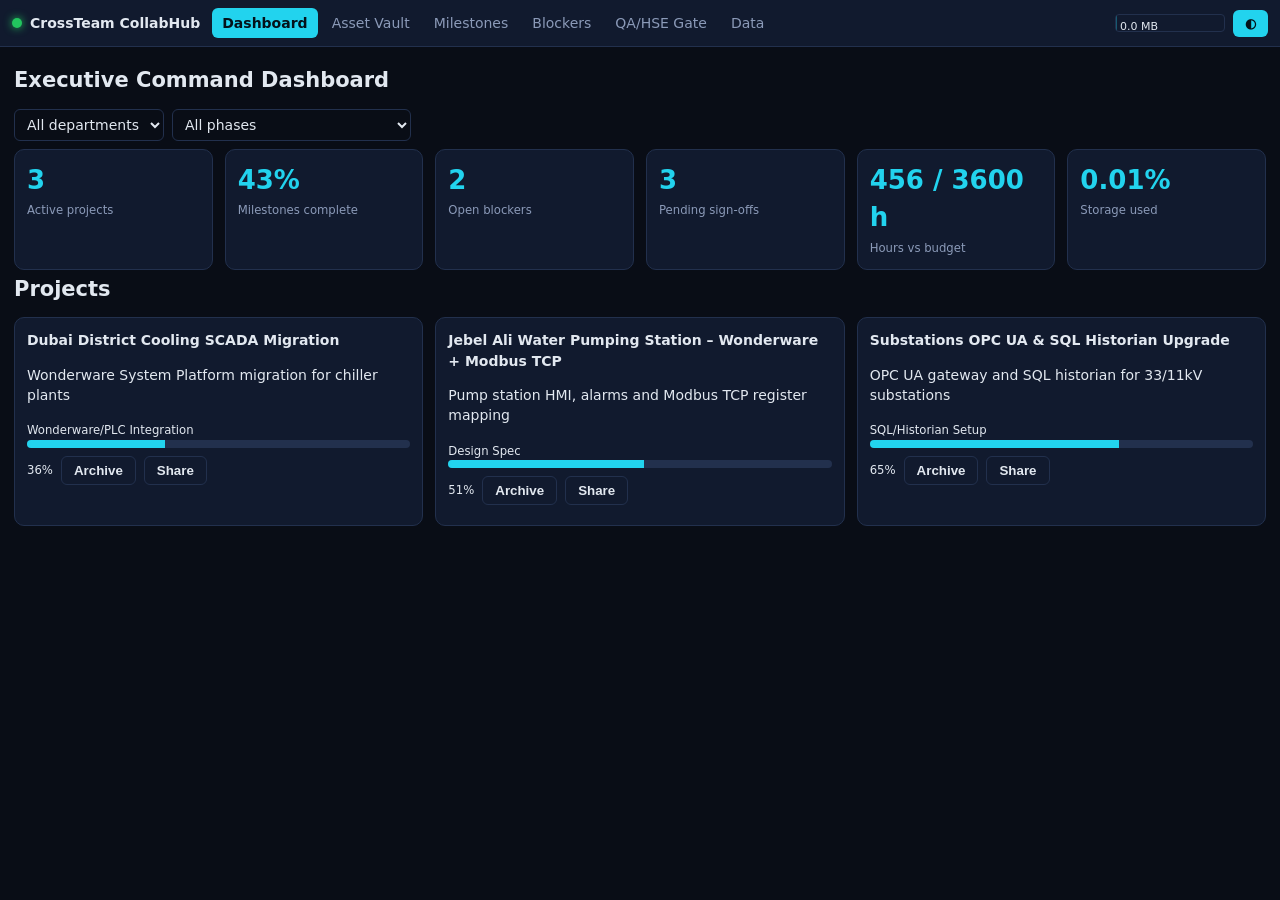
==== index.html @ eede938c "Add files via upload" ====
<!doctype html><html lang="en"><head><meta charset="utf-8">
<meta name="viewport" content="width=device-width,initial-scale=1,viewport-fit=cover">
<title>CrossTeam CollabHub</title><link rel="manifest" href="manifest.webmanifest">
<meta name="theme-color" content="#0f172a"><meta name="description" content="SCADA & engineering cross-team project hub">
<link rel="icon" href="favicon.svg" type="image/svg+xml"><link rel="icon" href="favicon.ico" sizes="any">
<link rel="apple-touch-icon" href="apple-touch-icon.png"><meta name="apple-mobile-web-app-capable" content="yes">
<meta name="apple-mobile-web-app-status-bar-style" content="black-translucent"><meta name="apple-mobile-web-app-title" content="CollabHub">
<link rel="stylesheet" href="css/styles.css"></head><body>
<header id="bar"><div class="brand"><span class="led ok"></span><b>CrossTeam CollabHub</b></div>
<nav id="nav"></nav><div class="tools"><div class="quota" title="Storage"><i id="qfill"></i><span id="qtxt">…</span></div>
<button id="installBtn" hidden>Install App</button><button id="themeBtn" title="Theme">◐</button></div></header>
<main id="view"></main><div id="toast" hidden></div><div id="modal" hidden></div>
<script src="js/db.js"></script><script src="js/seed.js"></script><script src="js/pwa.js"></script><script src="js/app.js"></script></body></html>
---- css/styles.css ----
:root{--bg:#090d16;--panel:#111a2e;--line:#22304d;--tx:#e2e8f0;--mut:#8b9ab8;--ac:#22d3ee;--ok:#22c55e;--warn:#f59e0b;--bad:#ef4444}
:root[data-theme=light]{--bg:#eef2f7;--panel:#fff;--line:#cbd5e1;--tx:#0f172a;--mut:#475569;--ac:#0369a1}
*{box-sizing:border-box}body{margin:0;background:var(--bg);color:var(--tx);font:14px/1.45 system-ui,Segoe UI,sans-serif;padding-bottom:env(safe-area-inset-bottom)}
header{position:sticky;top:0;z-index:5;display:flex;gap:12px;align-items:center;flex-wrap:wrap;background:var(--panel);border-bottom:1px solid var(--line);
padding:8px 12px;padding-top:max(8px,env(safe-area-inset-top));padding-left:max(12px,env(titlebar-area-x,0px));app-region:drag;-webkit-app-region:drag;min-height:env(titlebar-area-height,44px)}
header button,header nav,header .quota{app-region:no-drag;-webkit-app-region:no-drag}
.brand{display:flex;gap:8px;align-items:center}.led{width:10px;height:10px;border-radius:50%;display:inline-block;background:var(--mut)}
.led.ok{background:var(--ok);box-shadow:0 0 8px var(--ok)}.led.warn{background:var(--warn);box-shadow:0 0 8px var(--warn)}.led.bad{background:var(--bad);box-shadow:0 0 8px var(--bad)}
nav{display:flex;gap:4px;flex-wrap:wrap}nav a{color:var(--mut);text-decoration:none;padding:5px 10px;border-radius:6px}nav a.on{background:var(--ac);color:#04121a;font-weight:600}
.tools{margin-left:auto;display:flex;gap:8px;align-items:center}.quota{width:110px;height:18px;border:1px solid var(--line);border-radius:4px;position:relative;overflow:hidden}
.quota i{position:absolute;inset:0 auto 0 0;background:var(--ac);opacity:.35;width:0}.quota span{position:relative;font-size:11px;padding-left:4px;color:var(--tx)}
button,.btn{background:var(--ac);color:#04121a;border:0;border-radius:6px;padding:6px 12px;font-weight:600;cursor:pointer}button.g{background:transparent;color:var(--tx);border:1px solid var(--line)}
main{padding:14px;max-width:1280px;margin:auto}h2{margin:.2em 0 .6em}.grid{display:grid;gap:12px;grid-template-columns:repeat(auto-fit,minmax(170px,1fr))}
.card{background:var(--panel);border:1px solid var(--line);border-radius:10px;padding:12px}.kpi b{display:block;font-size:26px;color:var(--ac)}.kpi small{color:var(--mut)}
.row{display:flex;gap:8px;flex-wrap:wrap;align-items:center;margin:8px 0}select,input,textarea{background:var(--bg);color:var(--tx);border:1px solid var(--line);border-radius:6px;padding:6px 8px;font:inherit}
.tw{overflow-x:auto}table{width:100%;border-collapse:collapse}th,td{text-align:left;padding:7px 8px;border-bottom:1px solid var(--line);white-space:nowrap}th{color:var(--mut);font-weight:600}
.tag{padding:2px 8px;border-radius:99px;font-size:12px;border:1px solid var(--line)}.s-Approved{color:var(--ok)}.s-Blocker{color:var(--bad)}.s-Review{color:var(--warn)}
.bar{height:8px;background:var(--line);border-radius:4px;overflow:hidden}.bar i{display:block;height:100%;background:var(--ac)}
.ms{display:grid;gap:10px}.chk label{display:block}#toast{position:fixed;bottom:16px;left:50%;transform:translateX(-50%);background:var(--panel);border:1px solid var(--ac);padding:10px 14px;border-radius:8px;z-index:9}
#modal{position:fixed;inset:0;background:#000a;z-index:8;display:flex;align-items:center;justify-content:center;padding:14px}#modal[hidden],#toast[hidden]{display:none}#modal .card{max-width:760px;width:100%;max-height:85vh;overflow:auto}
pre{background:var(--bg);padding:8px;border-radius:6px;overflow:auto}
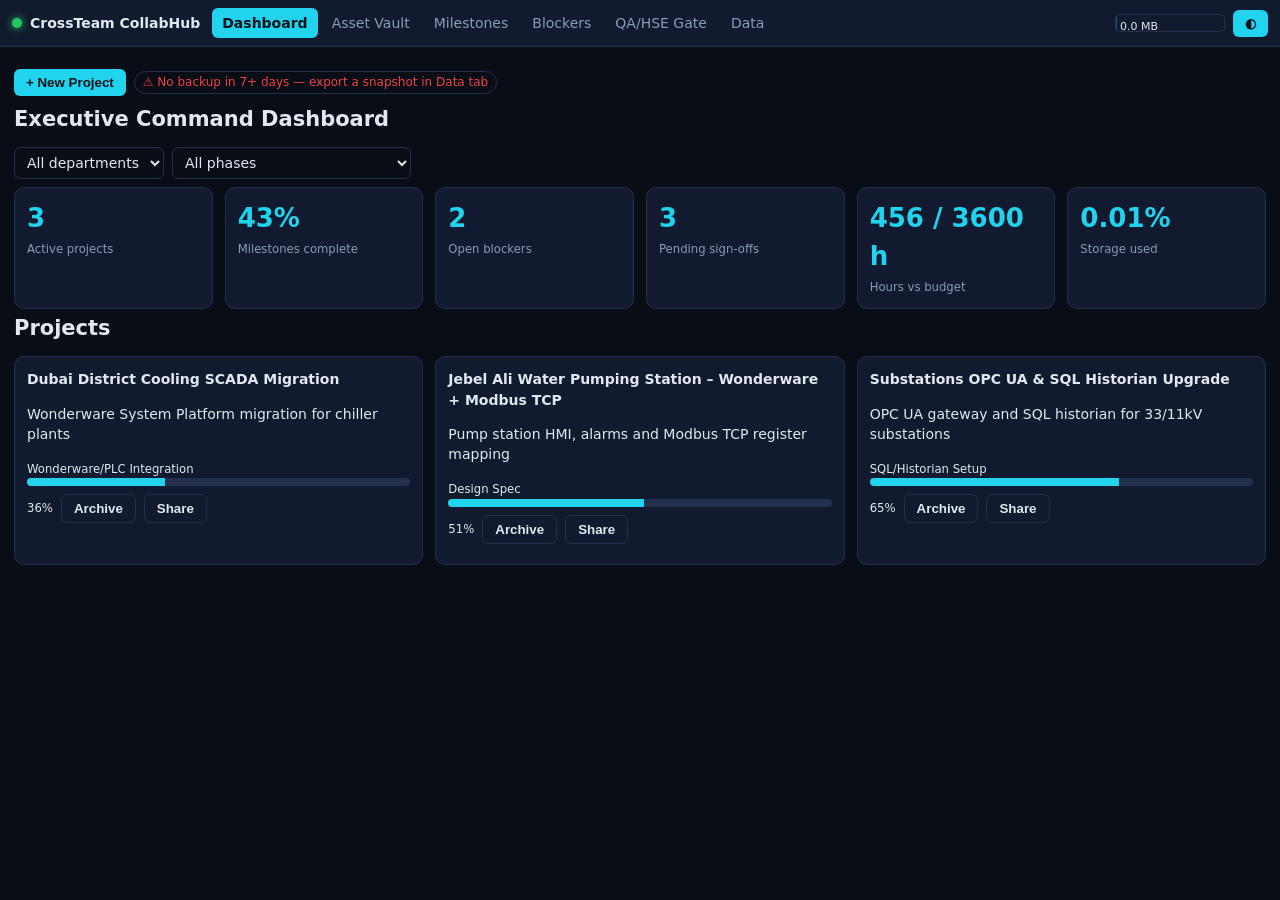
==== commit 31b13588: "Add files via upload" ====
--- a/index.html
+++ b/index.html
@@ -10,4 +10,4 @@
 <nav id="nav"></nav><div class="tools"><div class="quota" title="Storage"><i id="qfill"></i><span id="qtxt">…</span></div>
 <button id="installBtn" hidden>Install App</button><button id="themeBtn" title="Theme">◐</button></div></header>
 <main id="view"></main><div id="toast" hidden></div><div id="modal" hidden></div>
-<script src="js/db.js"></script><script src="js/seed.js"></script><script src="js/pwa.js"></script><script src="js/app.js"></script></body></html>+<script src="js/db.js"></script><script src="js/seed.js"></script><script src="js/pwa.js"></script><script src="js/app.js"></script><script src="js/upgrade.js"></script></body></html>
--- a/css/styles.css
+++ b/css/styles.css
@@ -18,4 +18,5 @@
 .bar{height:8px;background:var(--line);border-radius:4px;overflow:hidden}.bar i{display:block;height:100%;background:var(--ac)}
 .ms{display:grid;gap:10px}.chk label{display:block}#toast{position:fixed;bottom:16px;left:50%;transform:translateX(-50%);background:var(--panel);border:1px solid var(--ac);padding:10px 14px;border-radius:8px;z-index:9}
 #modal{position:fixed;inset:0;background:#000a;z-index:8;display:flex;align-items:center;justify-content:center;padding:14px}#modal[hidden],#toast[hidden]{display:none}#modal .card{max-width:760px;width:100%;max-height:85vh;overflow:auto}
-pre{background:var(--bg);padding:8px;border-radius:6px;overflow:auto}+pre{background:var(--bg);padding:8px;border-radius:6px;overflow:auto}
+.fld{display:flex;flex-direction:column;gap:2px}.fld small{color:var(--mut)}details summary{cursor:pointer}button:disabled{opacity:.4}
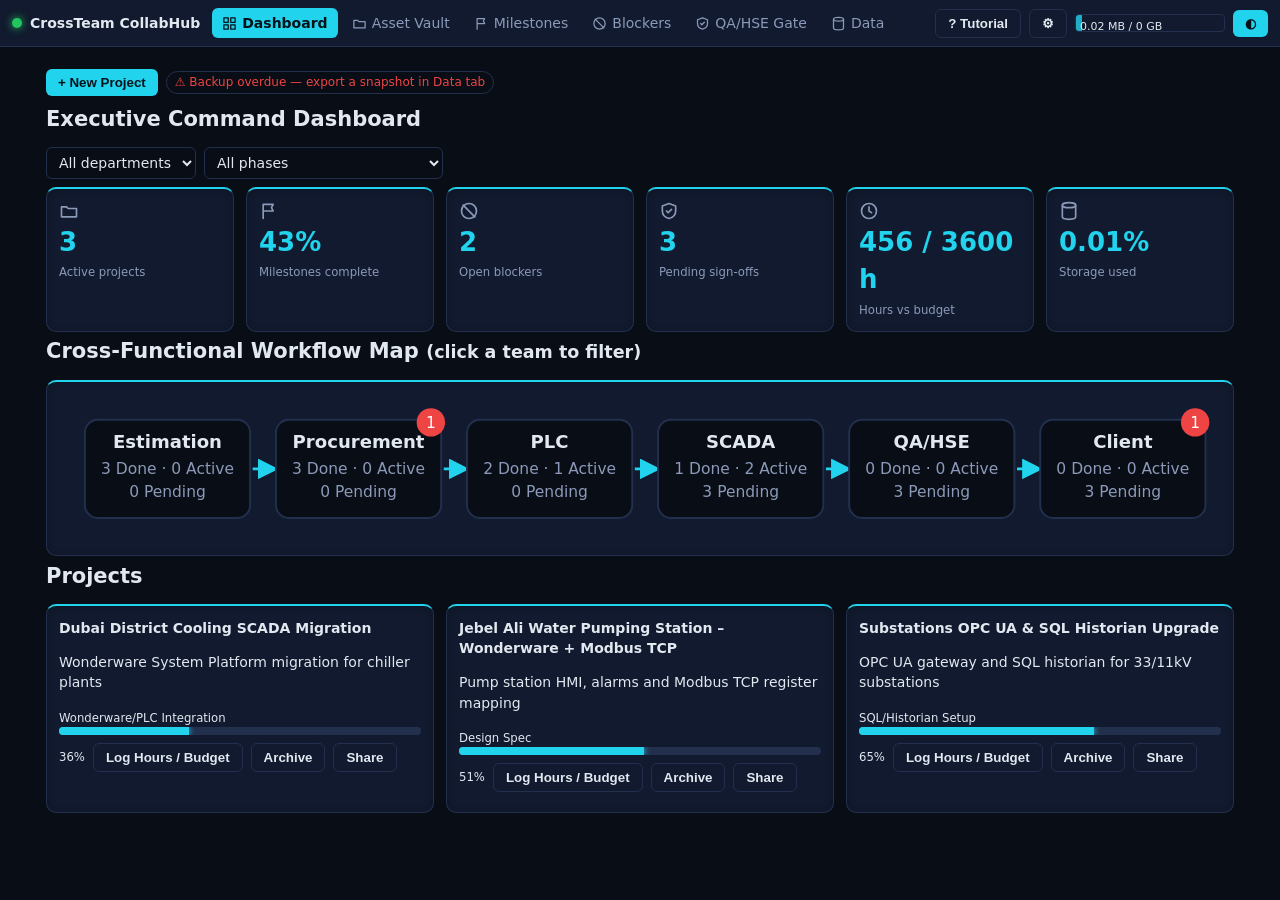
==== commit e185b3f3: "Add files via upload" ====
--- a/index.html
+++ b/index.html
@@ -10,4 +10,4 @@
 <nav id="nav"></nav><div class="tools"><div class="quota" title="Storage"><i id="qfill"></i><span id="qtxt">…</span></div>
 <button id="installBtn" hidden>Install App</button><button id="themeBtn" title="Theme">◐</button></div></header>
 <main id="view"></main><div id="toast" hidden></div><div id="modal" hidden></div>
-<script src="js/db.js"></script><script src="js/seed.js"></script><script src="js/pwa.js"></script><script src="js/app.js"></script><script src="js/upgrade.js"></script></body></html>+<script src="js/db.js"></script><script src="js/seed.js"></script><script src="js/pwa.js"></script><script src="js/app.js"></script></body></html>
--- a/css/styles.css
+++ b/css/styles.css
@@ -20,3 +20,28 @@
 #modal{position:fixed;inset:0;background:#000a;z-index:8;display:flex;align-items:center;justify-content:center;padding:14px}#modal[hidden],#toast[hidden]{display:none}#modal .card{max-width:760px;width:100%;max-height:85vh;overflow:auto}
 pre{background:var(--bg);padding:8px;border-radius:6px;overflow:auto}
 .fld{display:flex;flex-direction:column;gap:2px}.fld small{color:var(--mut)}details summary{cursor:pointer}button:disabled{opacity:.4}
+
+td.cut{max-width:220px;overflow:hidden;text-overflow:ellipsis;white-space:nowrap}
+.ms2{display:grid;gap:12px;grid-template-columns:repeat(2,minmax(0,1fr))}
+.ms2>.card:last-child:nth-child(odd){grid-column:1/-1}
+@media(max-width:760px){.ms2{grid-template-columns:1fr}}
+
+.k{color:var(--ac)}code.muted{color:var(--mut);font-size:11px}
+
+main{max-width:1440px!important;width:min(1440px,95vw)}
+::-webkit-scrollbar{width:10px;height:10px}::-webkit-scrollbar-track{background:#0f172a}::-webkit-scrollbar-thumb{background:#334155;border-radius:6px}*{scrollbar-color:#334155 #0f172a}
+.ic{width:15px;height:15px;vertical-align:-3px;margin-right:5px}.tw td:last-child button{padding:4px 8px;margin-right:2px}td:last-child{white-space:nowrap}
+code.hash{background:#1786ff33;color:var(--ac);padding:1px 6px;border-radius:99px;cursor:pointer}
+.cfu{display:inline-flex;align-items:center;gap:6px;border:1px dashed var(--ac);border-radius:6px;padding:6px 12px;cursor:pointer;color:var(--mut);max-width:260px;overflow:hidden;white-space:nowrap}.cfu.hv,.cfu:hover{box-shadow:0 0 10px var(--ac);color:var(--tx)}
+select.sel-ok{border-color:#10b981;color:#10b981;background:#10b98120}select.sel-warn{border-color:#f59e0b;color:#f59e0b;background:#f59e0b20}select.sel-bad{border-color:#ef4444;color:#ef4444;background:#ef444420}select.sel-mute{border-color:#94a3b8;color:#94a3b8;background:#94a3b81a}
+.card{border-top:2px solid var(--ac);box-shadow:inset 0 1px 8px #0003}.bar i{transition:width .4s;box-shadow:0 0 6px var(--ac)}.kpi .ic{width:20px;height:20px;color:var(--mut)}
+.nd{fill:var(--bg);stroke:var(--line);stroke-width:1.5}.nd.on{stroke:var(--ac);stroke-width:3}.nt{fill:var(--tx);font:600 14px system-ui}.ns{fill:var(--mut);font:12px system-ui}
+:root[data-theme=blue]{--bg:#0b1b33;--panel:#10264a;--line:#24457a;--ac:#3b9cff}:root[data-theme=day]{--bg:#fff;--panel:#f4f6f8;--line:#111;--tx:#000;--mut:#333;--ac:#0050b3}
+body.compact td,body.compact th{padding:3px 6px}body.compact .card{padding:8px}
+#tsp{position:fixed;z-index:20;border-radius:8px;box-shadow:0 0 0 9999px #000a,0 0 12px var(--ac);pointer-events:none;border:2px solid var(--ac)}#tc{position:fixed;z-index:21;bottom:20px;left:50%;transform:translateX(-50%);width:min(520px,92vw)}
+@media(max-width:767px){main .tw table,main .tw tr,main .tw td{display:block}main .tw tr:has(th){display:none}main .tw tr{border:1px solid var(--line);border-radius:8px;margin-bottom:8px;padding:6px}main .tw td{border:0;white-space:normal}main .tw td::before{content:attr(data-l)": ";color:var(--mut)}main .tw td.cut{max-width:none}}
+
+.quota{width:150px}.quota i{opacity:.8;min-width:6px}main{padding-bottom:48px}
+.logbox{max-height:220px;overflow-y:auto}.logbox div{padding:3px 0;border-bottom:1px solid var(--line)}.logbox code.hash{font-family:ui-monospace,monospace;font-size:11px}
+.fpill{background:#22d3ee22;border:1px solid var(--ac);color:var(--ac);padding:3px 12px;border-radius:99px}.fpill a{cursor:pointer;margin-left:6px;font-weight:700;color:inherit}
+.card.okc{border-color:#10b981;border-top-color:#10b981}
